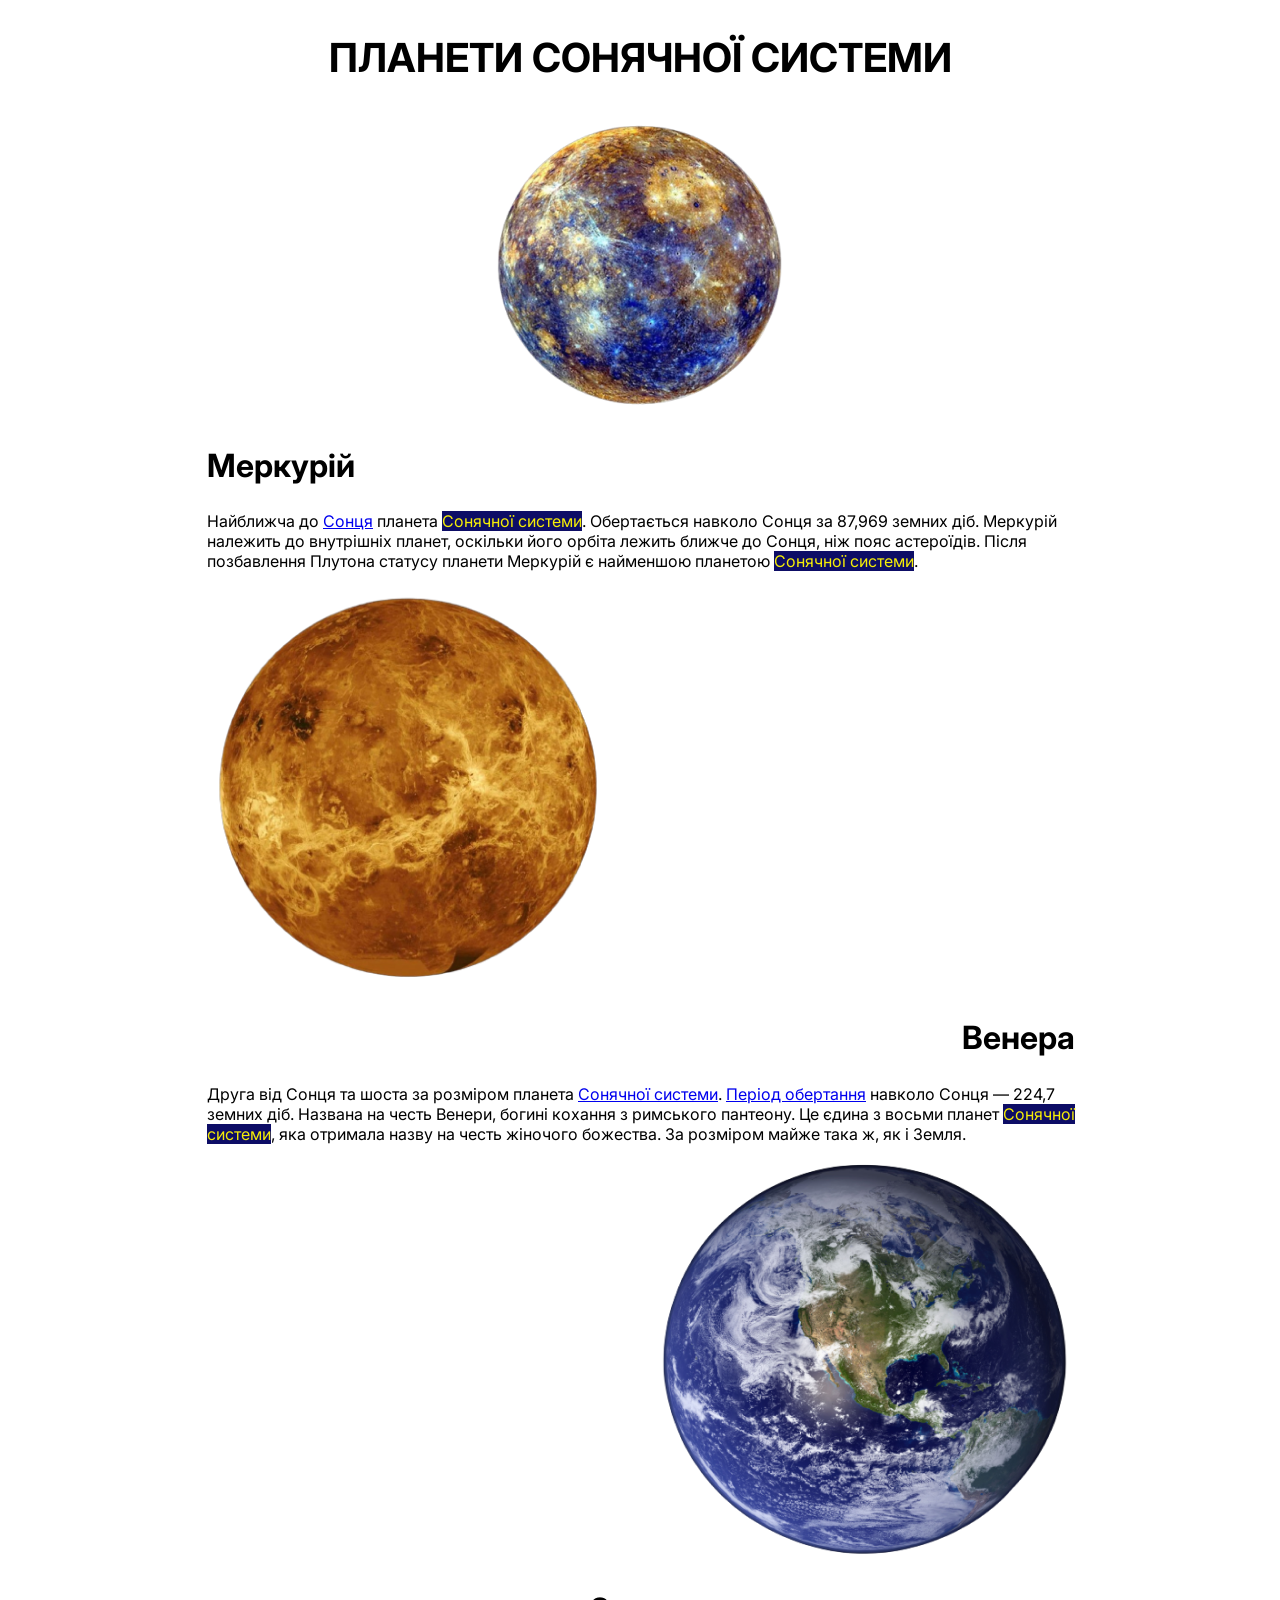
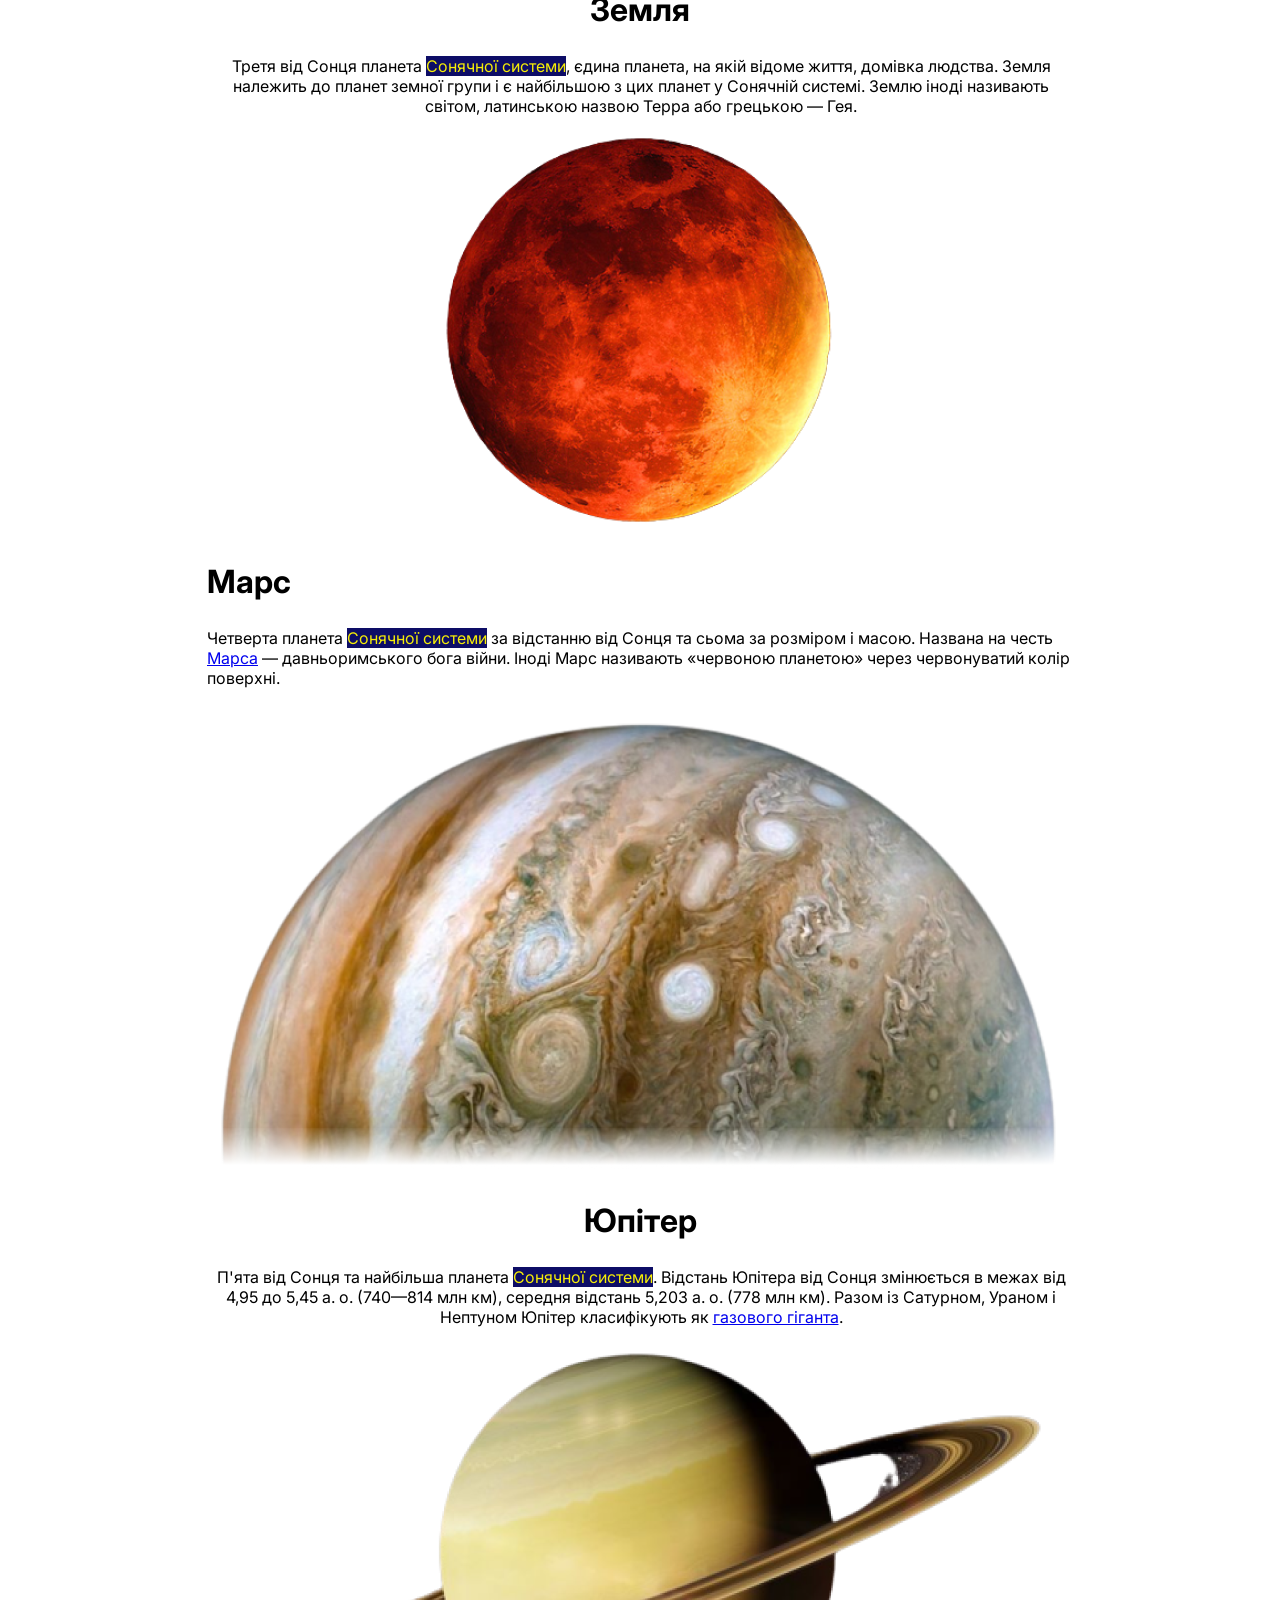
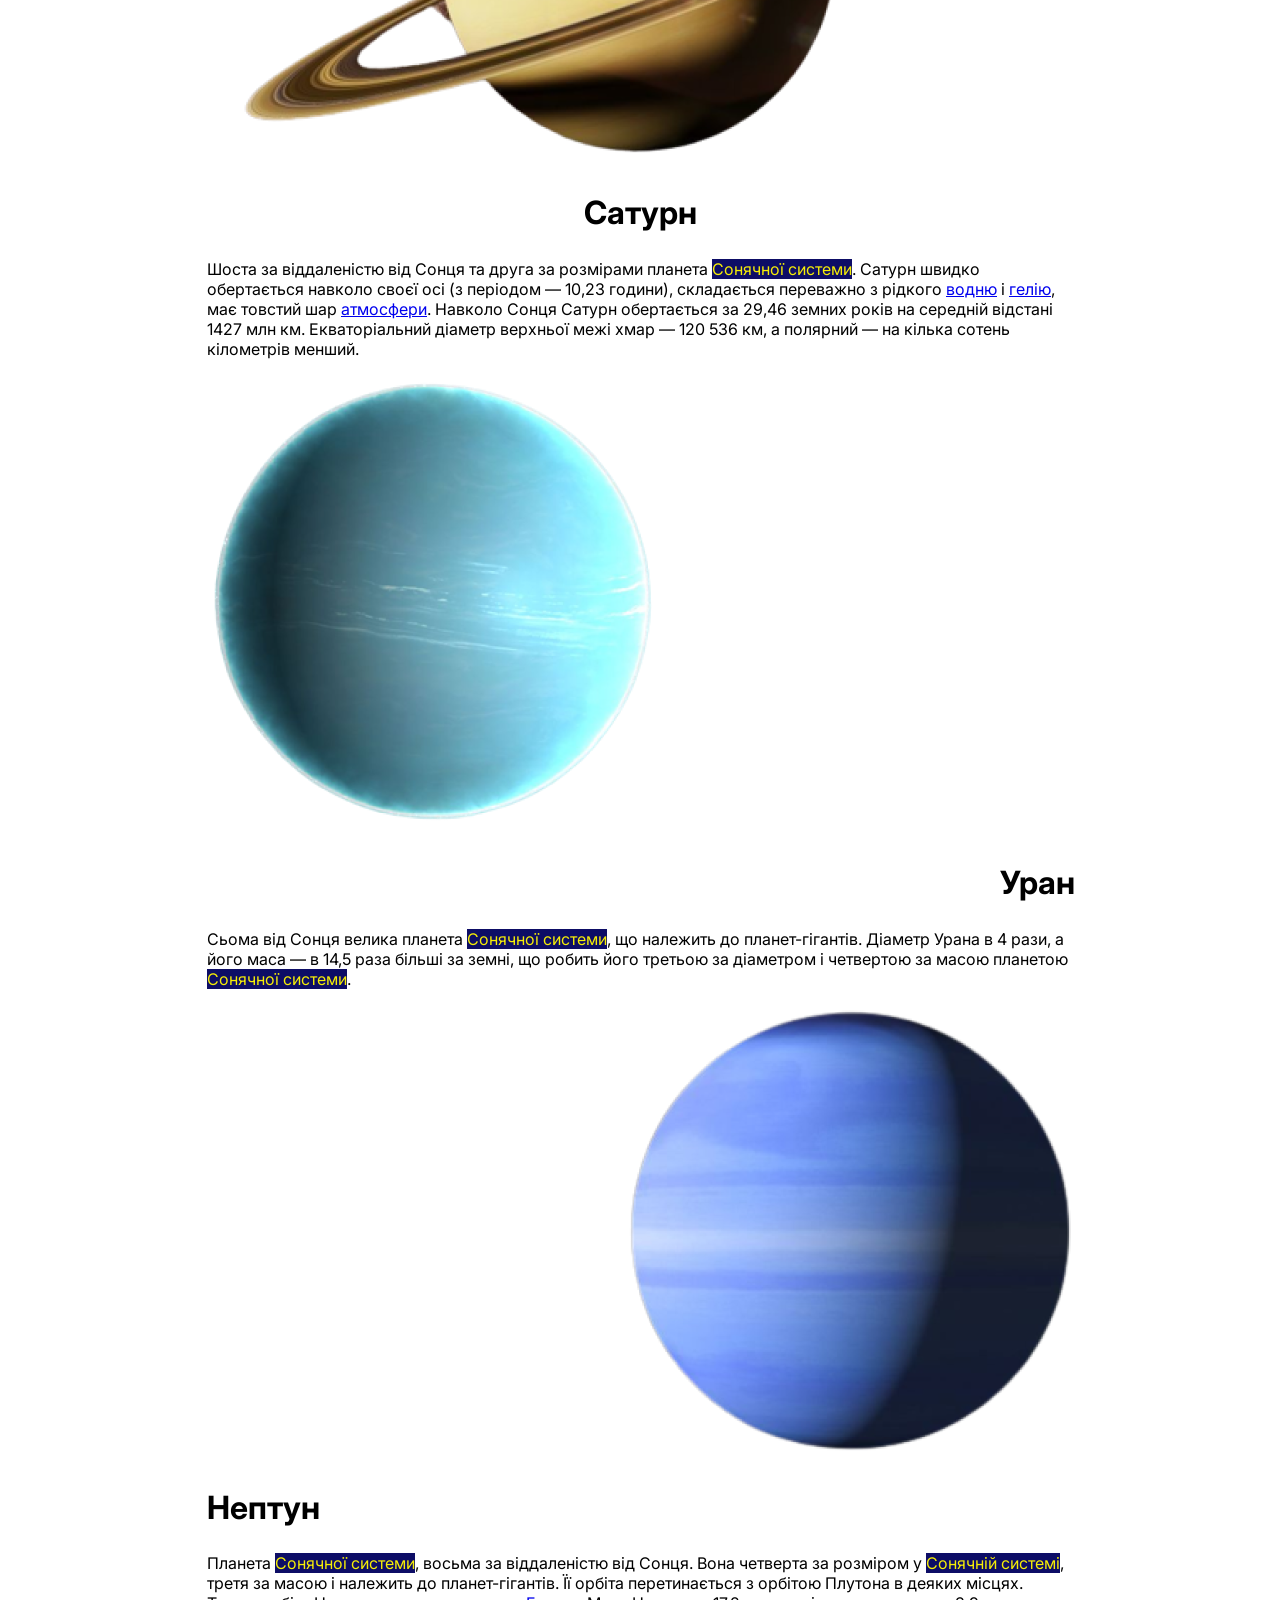
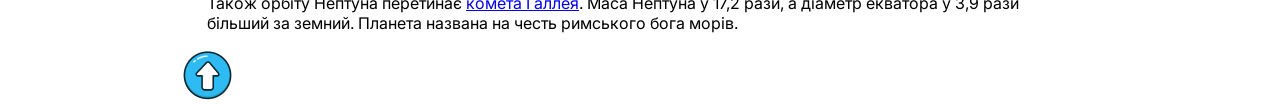
==== hw-04/index.html @ 4f101581 "initial commit" ====
<!DOCTYPE html>
<html lang="en">
  <head>
    <meta charset="UTF-8" />
    <meta name="viewport" content="width=device-width, initial-scale=1.0" />
    <link rel="icon" type="img/x-icon" href="img/favicon-32x32.png" />
    <title>Planets</title>
    <link rel="preconnect" href="https://fonts.googleapis.com" />
    <link rel="preconnect" href="https://fonts.gstatic.com" crossorigin />
    <link
      href="https://fonts.googleapis.com/css2?family=Inter:ital,opsz@0,14..32;1,14..32&display=swap"
      rel="stylesheet"
    />
    <link rel="stylesheet" href="css/style.css" />
  </head>
  <body>
    <div class="container">
      <article>
        <h1 id="top">ПЛАНЕТИ СОНЯЧНОЇ СИСТЕМИ</h1>
        <div class="planet center-image">
          <img src="img/mercury.png" alt="mercury-planet" />
        </div>
        <h2 class="text-left">Меркурій</h2>
        <p>
          Найближча до
          <a
            href="https://uk.wikipedia.org/wiki/%D0%A1%D0%BE%D0%BD%D1%86%D0%B5"
            class="sun"
            >Сонця</a
          >
          планета <span>Сонячної системи</span>. Обертається навколо Сонця за
          87,969 земних діб. Меркурій належить до внутрішніх планет, оскільки
          його орбіта лежить ближче до Сонця, ніж пояс астероїдів. Після
          позбавлення Плутона статусу планети Меркурій є найменшою планетою
          <span>Сонячної системи</span>.
        </p>
        <div class="planet left-image">
          <img src="img/venus.png" alt="venus-planet" />
        </div>
        <h2 class="text-right">Венера</h2>
        <p>
          Друга від Сонця та шоста за розміром планета
          <a
            href="https://uk.wikipedia.org/wiki/%D0%A1%D0%BE%D0%BD%D1%8F%D1%87%D0%BD%D0%B0_%D1%81%D0%B8%D1%81%D1%82%D0%B5%D0%BC%D0%B0"
            >Сонячної системи</a
          >.
          <a
            href="https://uk.wikipedia.org/wiki/%D0%9F%D0%B5%D1%80%D1%96%D0%BE%D0%B4_%D0%BE%D0%B1%D0%B5%D1%80%D1%82%D0%B0%D0%BD%D0%BD%D1%8F#:~:text=%D0%9F%D0%B5%D1%80%D1%96%D0%BE%D0%B4%20%D0%BE%D0%B1%D0%B5%D1%80%D1%82%D0%B0%D0%BD%D0%BD%D1%8F%20%E2%80%94%20%D0%BF%D1%80%D0%BE%D0%BC%D1%96%D0%B6%D0%BE%D0%BA%20%D1%87%D0%B0%D1%81%D1%83%2C%20%D1%87%D0%B5%D1%80%D0%B5%D0%B7,%D0%BF%D0%BE%D0%B2%D0%B5%D1%80%D1%82%D0%B0%D1%94%D1%82%D1%8C%D1%81%D1%8F%20%D0%B4%D0%BE%20%D1%81%D0%B2%D0%BE%D0%B3%D0%BE%20%D0%BF%D0%BE%D1%87%D0%B0%D1%82%D0%BA%D0%BE%D0%B2%D0%BE%D0%B3%D0%BE%20%D0%BF%D0%BE%D0%BB%D0%BE%D0%B6%D0%B5%D0%BD%D0%BD%D1%8F."
            >Період обертання</a
          >
          навколо Сонця — 224,7 земних діб. Названа на честь Венери, богині
          кохання з римського пантеону. Це єдина з восьми планет
          <span>Сонячної системи</span>, яка отримала назву на честь жіночого
          божества. За розміром майже така ж, як і Земля.
        </p>
        <div id="earth" class="planet right-image">
          <img src="img/earth.png" alt="earth-planet" />
        </div>
        <h2 class="text-center">Земля</h2>
        <p class="p-center">
          Третя від Сонця планета <span>Сонячної системи</span>, єдина планета,
          на якій відоме життя, домівка людства. Земля належить до планет земної
          групи і є найбільшою з цих планет у Сонячній системі. Землю іноді
          називають світом, латинською назвою Терра або грецькою — Гея.
        </p>
        <div class="planet center-image">
          <img src="img/mars.png" alt="mars-planet" />
        </div>
        <h2 class="text-left">Марс</h2>
        <p>
          Четверта планета <span>Сонячної системи</span> за відстанню від Сонця
          та сьома за розміром і масою. Названа на честь
          <a
            href="https://rue.wikipedia.org/wiki/%D0%9C%D0%B0%D1%80%D1%81_(%D0%BF%D0%BB%D0%B0%D0%BD%D0%B5%D1%82%D0%B0)"
            >Марса</a
          >
          — давньоримського бога війни. Іноді Марс називають «червоною планетою»
          через червонуватий колір поверхні.
        </p>
        <div class="planet center-image">
          <img src="img/jupiter.png" alt="jupiter-planet" />
        </div>
        <h2 class="text-center">Юпітер</h2>
        <p class="p-center">
          П'ята від Сонця та найбільша планета <span>Сонячної системи</span>.
          Відстань Юпітера від Сонця змінюється в межах від 4,95 до 5,45 а. о.
          (740—814 млн км), середня відстань 5,203 а. о. (778 млн км). Разом із
          Сатурном, Ураном і Нептуном Юпітер класифікують як
          <a
            href="https://uk.wikipedia.org/wiki/%D0%93%D0%B0%D0%B7%D0%BE%D0%B2%D1%96_%D0%B3%D1%96%D0%B3%D0%B0%D0%BD%D1%82%D0%B8"
            >газового гіганта</a
          >.
        </p>
        <div class="planet center-image">
          <img src="img/saturn.png" alt="saturn-planet" />
        </div>
        <h2 class="text-center">Сатурн</h2>
        <p>
          Шоста за віддаленістю від Сонця та друга за розмірами планета
          <span>Сонячної системи</span>. Сатурн швидко обертається навколо своєї
          осі (з періодом — 10,23 години), складається переважно з рідкого
          <a
            href="https://uk.wikipedia.org/wiki/%D0%92%D0%BE%D0%B4%D0%B5%D0%BD%D1%8C"
            >водню</a
          >
          і
          <a href="https://uk.wikipedia.org/wiki/%D0%93%D0%B5%D0%BB%D1%96%D0%B9"
            >гелію</a
          >, має товстий шар
          <a
            href="https://ru.wikipedia.org/wiki/%D0%90%D1%82%D0%BC%D0%BE%D1%81%D1%84%D0%B5%D1%80%D0%B0"
            >атмосфери</a
          >. Навколо Сонця Сатурн обертається за 29,46 земних років на середній
          відстані 1427 млн км. Екваторіальний діаметр верхньої межі хмар — 120
          536 км, а полярний — на кілька сотень кілометрів менший.
        </p>
        <div class="planet left-image">
          <img src="img/uranus.png" alt="uranus-planet" />
        </div>
        <h2 class="text-right">Уран</h2>
        <p>
          Сьома від Сонця велика планета <span>Сонячної системи</span>, що
          належить до планет-гігантів. Діаметр Урана в 4 рази, а його маса — в
          14,5 раза більші за земні, що робить його третьою за діаметром і
          четвертою за масою планетою <span>Сонячної системи</span>.
        </p>
        <div class="planet right-image">
          <img src="img/neptune.png" alt="neptune-planet" />
        </div>
        <h2 class="text-left">Нептун</h2>
        <p>
          Планета <span>Сонячної системи</span>, восьма за віддаленістю від
          Сонця. Вона четверта за розміром у <span>Сонячній системі</span>,
          третя за масою і належить до планет-гігантів. Її орбіта перетинається
          з орбітою Плутона в деяких місцях. Також орбіту Нептуна перетинає
          <a
            href="https://ru.wikipedia.org/wiki/%D0%9A%D0%BE%D0%BC%D0%B5%D1%82%D0%B0_%D0%93%D0%B0%D0%BB%D0%BB%D0%B5%D1%8F"
            >комета Галлея</a
          >. Маса Нептуна у 17,2 рази, а діаметр екватора у 3,9 рази більший за
          земний. Планета названа на честь римського бога морів.
        </p>
        <a href="#top" class="target-link"
          ><img
            class="btn-top"
            src="img/button-arrow-up-icon.png"
            alt="button-arrow-up"
        /></a>
      </article>
    </div>
  </body>
</html>
---- hw-04/css/style.css ----
body {
  margin: 0;
  padding: 0;
  font-family: "Inter", sans-serif;
  font-weight: 400;
  font-style: normal;
}
* {
  box-sizing: border-box;
}
.container {
  width: 916px;
  margin: 0 auto;
}
h1 {
  font-size: 40px;
  text-align: center;
}
.planet {
  width: fit-content;
}
.planet.center-image {
  margin: 0 auto;
}
.planet.right-image {
  margin-left: 439px;
}
#earth {
  margin-left: 473px;
}
.planet.left-image {
  margin-left: 25px;
}
h2 {
  font-size: 32px;
}
p {
  font-size: 16px;
  margin-left: 25px;
  margin-right: 23px;
}
.text-right {
  text-align: right;
  margin-right: 23px;
}
.text-center {
  text-align: center;
}
.text-left {
  margin-left: 25px;
}
.p-center {
  text-align: center;
}
a.target-link .bnt-top {
  display: inline-block;
  margin-left: auto;
  margin-right: auto;
}
span {
  color: rgb(246, 238, 6);
  background-color: #0d0d66;
}
span:hover {
  color: #fff;
  background-color: #000;
}
a {
  display: inline-block;
  width: fit-content;
  transition: transform 0.2s;
}
a:visited {
  color: rgb(0 160 98);
}
a:hover {
  background-color: rgb(218 210 242 / 72%);
  color: rgb(255 4 4);
  transform: scale(1.5);
}
.sun:hover {
  background-color: rgb(0 0 0 / 72%);
  color: #d3f10c;
  transform: scale(1.5);
}
a.target-link:hover {
  transform: scale(1.5);
  background-color: transparent;
}
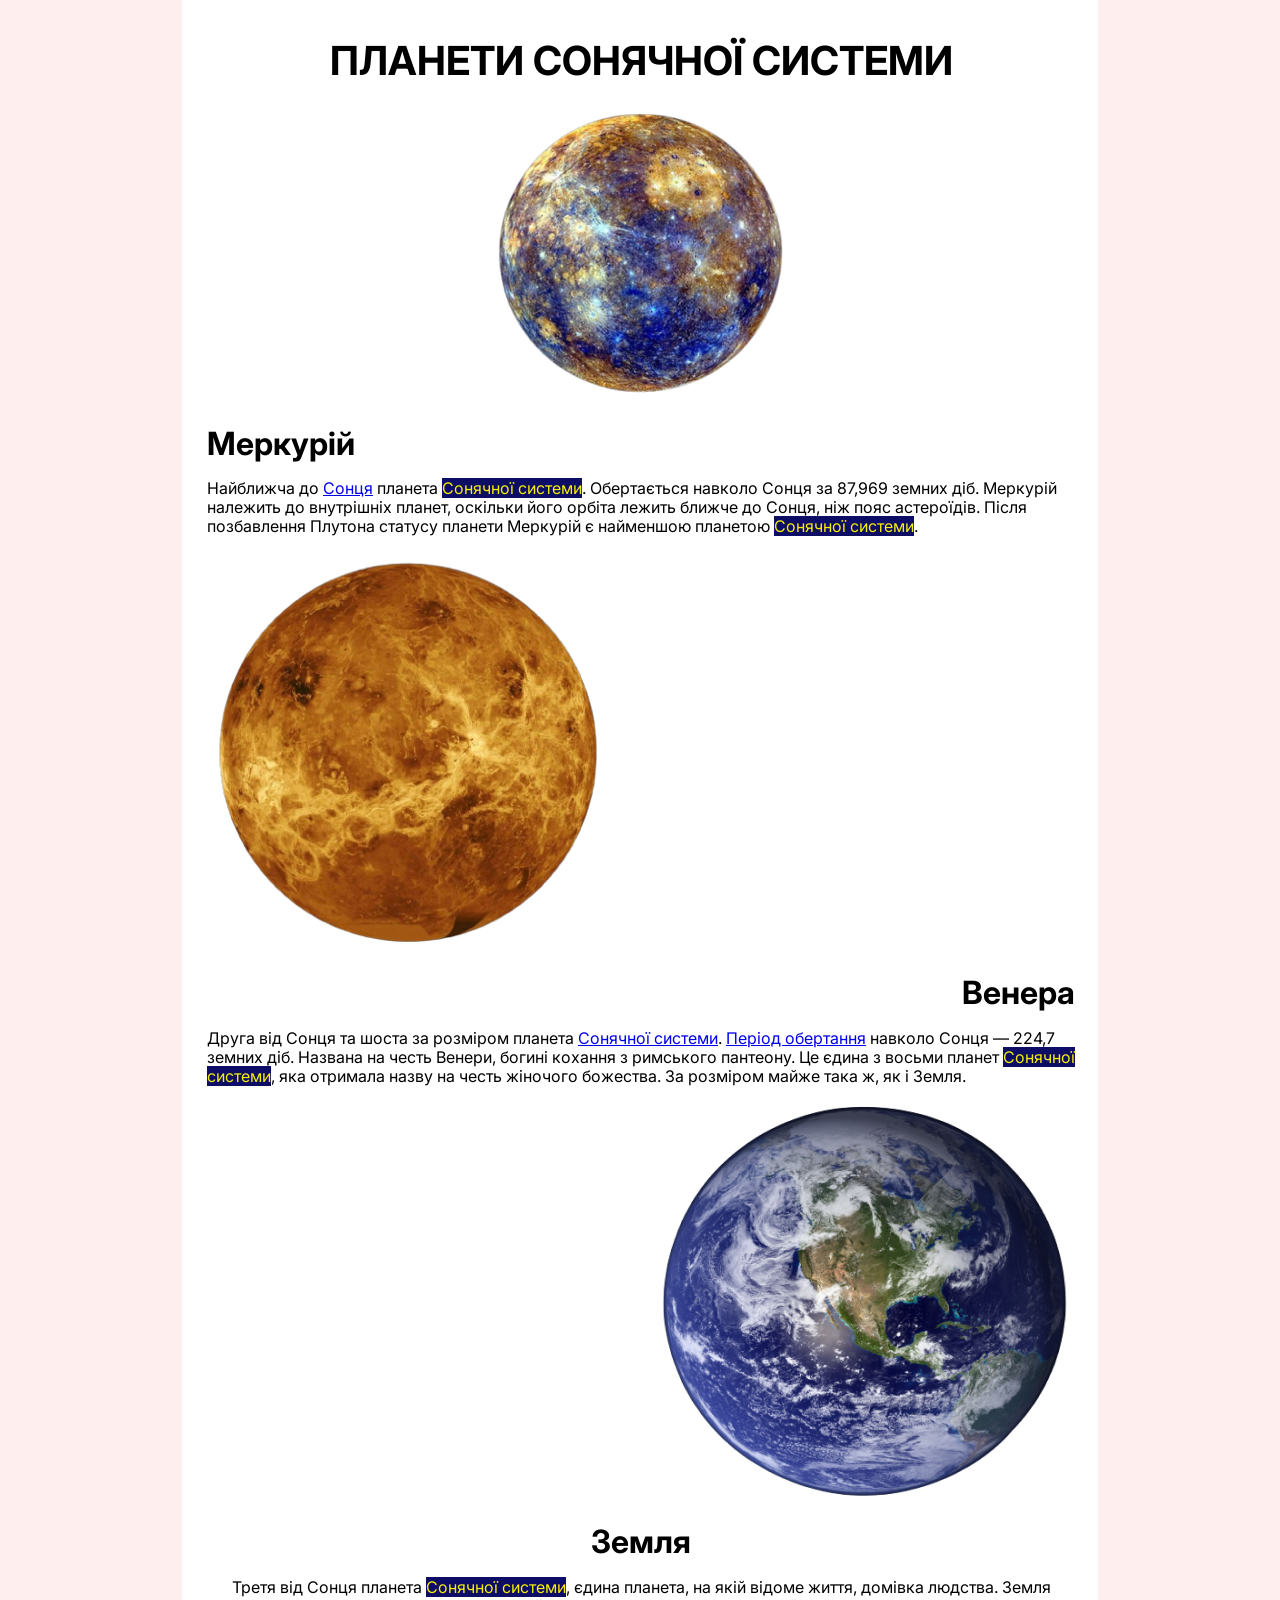
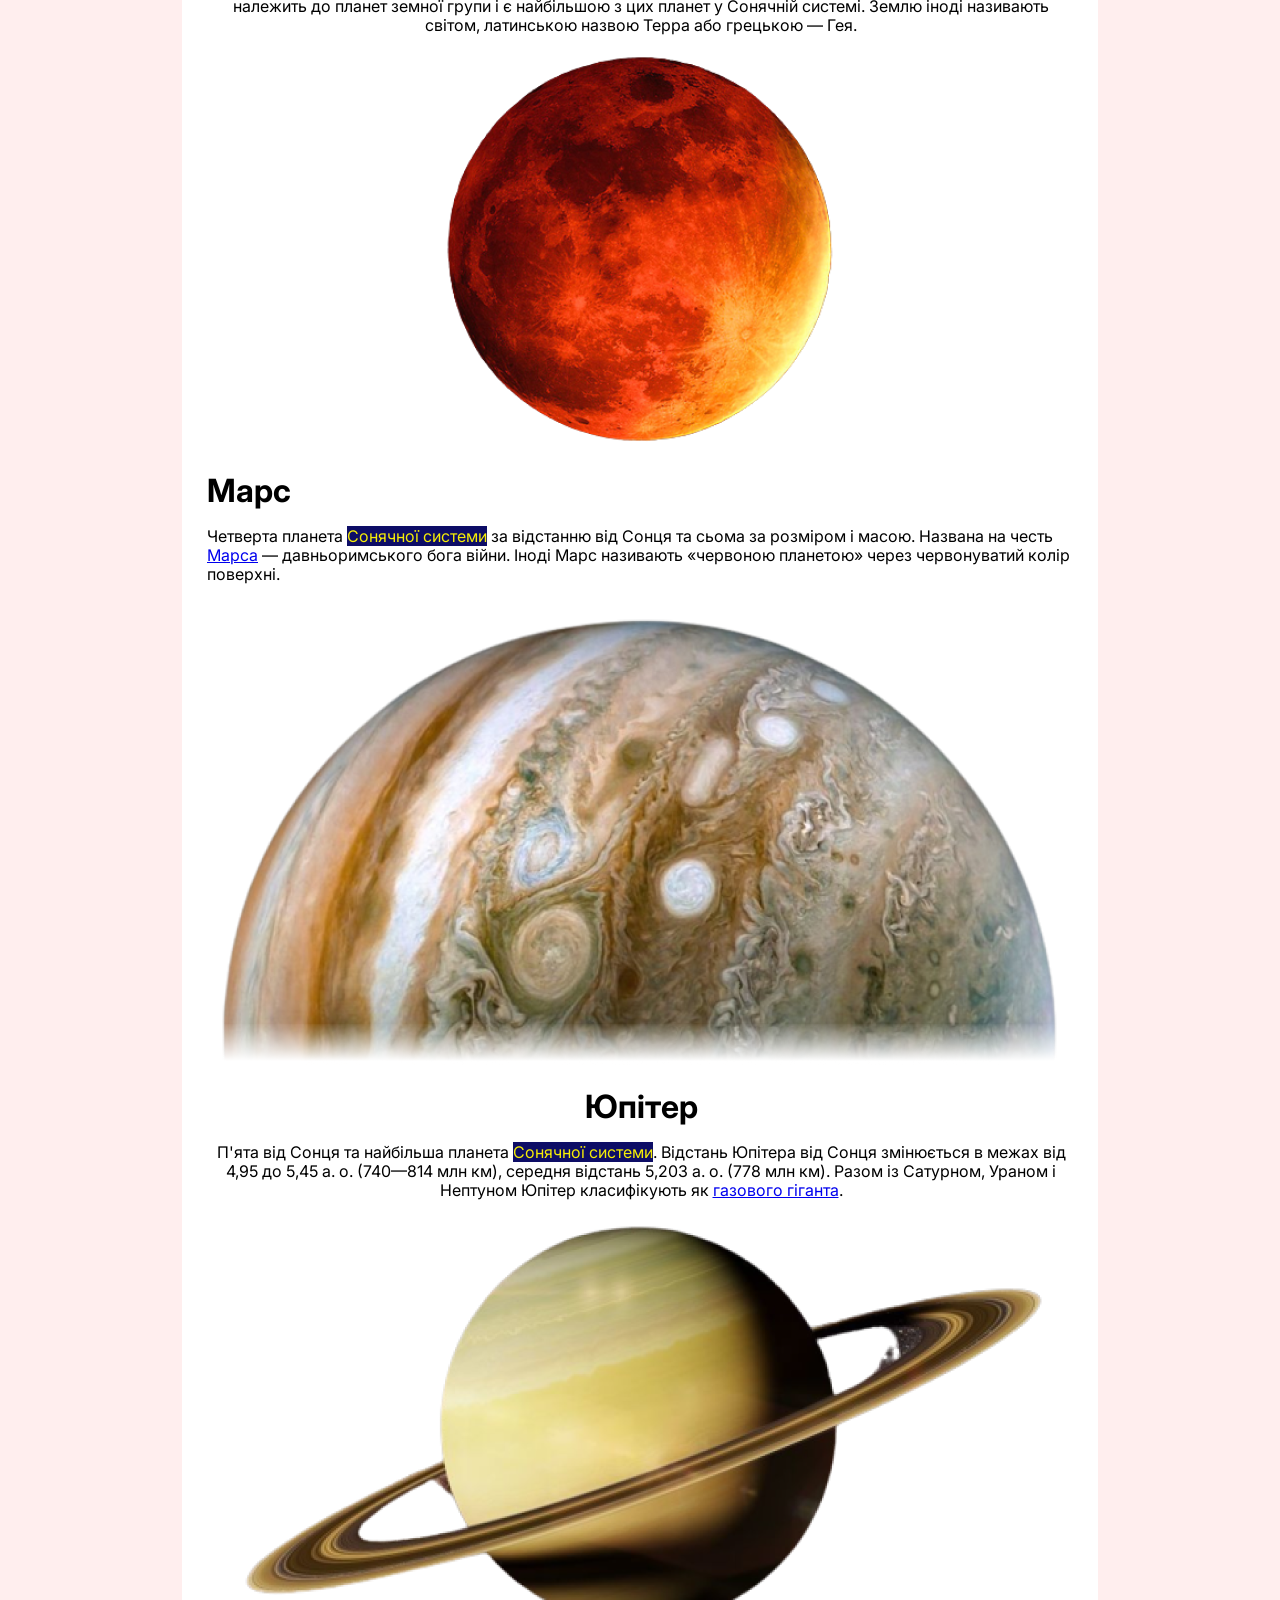
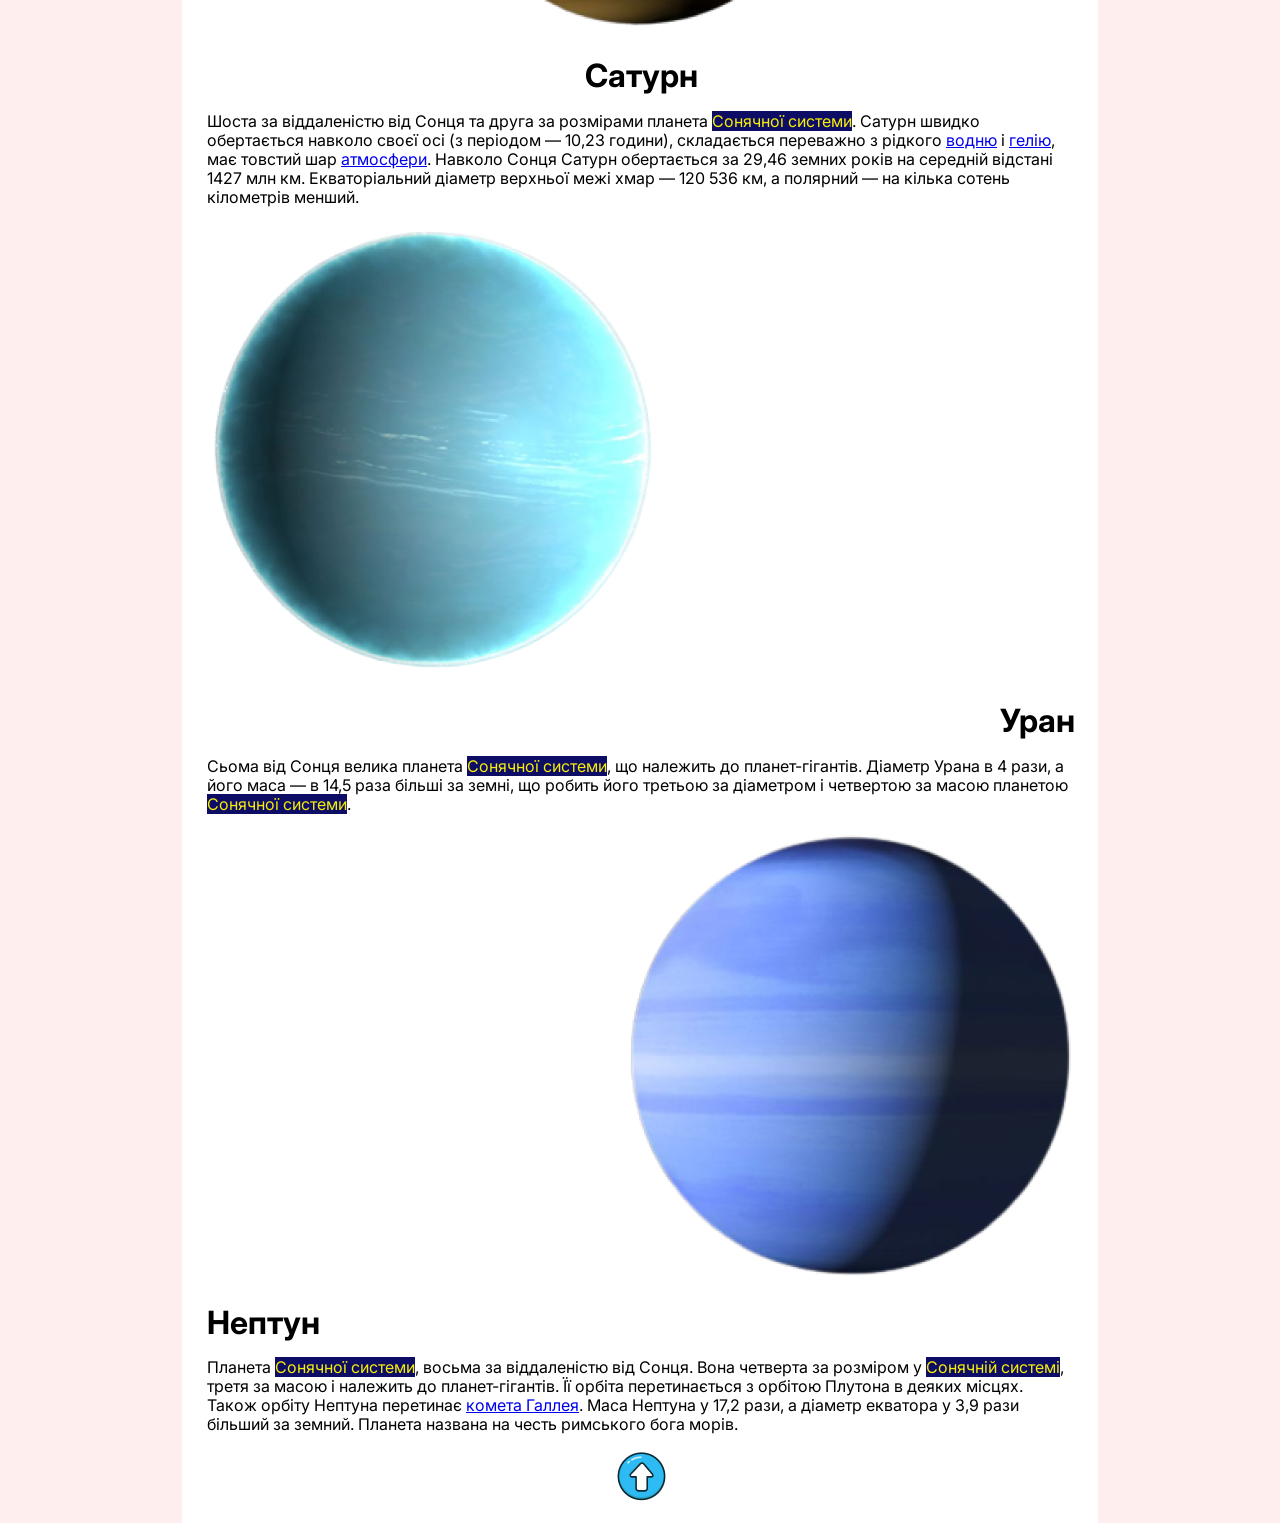
==== commit c2eaf5f4: "updated" ====
--- a/hw-04/index.html
+++ b/hw-04/index.html
@@ -25,7 +25,8 @@
           Найближча до
           <a
             href="https://uk.wikipedia.org/wiki/%D0%A1%D0%BE%D0%BD%D1%86%D0%B5"
-            class="sun"
+            id="sun"
+            target="_blank"
             >Сонця</a
           >
           планета <span>Сонячної системи</span>. Обертається навколо Сонця за
@@ -42,10 +43,12 @@
           Друга від Сонця та шоста за розміром планета
           <a
             href="https://uk.wikipedia.org/wiki/%D0%A1%D0%BE%D0%BD%D1%8F%D1%87%D0%BD%D0%B0_%D1%81%D0%B8%D1%81%D1%82%D0%B5%D0%BC%D0%B0"
+            target="_blank"
             >Сонячної системи</a
           >.
           <a
             href="https://uk.wikipedia.org/wiki/%D0%9F%D0%B5%D1%80%D1%96%D0%BE%D0%B4_%D0%BE%D0%B1%D0%B5%D1%80%D1%82%D0%B0%D0%BD%D0%BD%D1%8F#:~:text=%D0%9F%D0%B5%D1%80%D1%96%D0%BE%D0%B4%20%D0%BE%D0%B1%D0%B5%D1%80%D1%82%D0%B0%D0%BD%D0%BD%D1%8F%20%E2%80%94%20%D0%BF%D1%80%D0%BE%D0%BC%D1%96%D0%B6%D0%BE%D0%BA%20%D1%87%D0%B0%D1%81%D1%83%2C%20%D1%87%D0%B5%D1%80%D0%B5%D0%B7,%D0%BF%D0%BE%D0%B2%D0%B5%D1%80%D1%82%D0%B0%D1%94%D1%82%D1%8C%D1%81%D1%8F%20%D0%B4%D0%BE%20%D1%81%D0%B2%D0%BE%D0%B3%D0%BE%20%D0%BF%D0%BE%D1%87%D0%B0%D1%82%D0%BA%D0%BE%D0%B2%D0%BE%D0%B3%D0%BE%20%D0%BF%D0%BE%D0%BB%D0%BE%D0%B6%D0%B5%D0%BD%D0%BD%D1%8F."
+            target="_blank"
             >Період обертання</a
           >
           навколо Сонця — 224,7 земних діб. Названа на честь Венери, богині
@@ -53,7 +56,7 @@
           <span>Сонячної системи</span>, яка отримала назву на честь жіночого
           божества. За розміром майже така ж, як і Земля.
         </p>
-        <div id="earth" class="planet right-image">
+        <div class="planet right-image">
           <img src="img/earth.png" alt="earth-planet" />
         </div>
         <h2 class="text-center">Земля</h2>
@@ -72,6 +75,7 @@
           та сьома за розміром і масою. Названа на честь
           <a
             href="https://rue.wikipedia.org/wiki/%D0%9C%D0%B0%D1%80%D1%81_(%D0%BF%D0%BB%D0%B0%D0%BD%D0%B5%D1%82%D0%B0)"
+            target="_blank"
             >Марса</a
           >
           — давньоримського бога війни. Іноді Марс називають «червоною планетою»
@@ -88,6 +92,7 @@
           Сатурном, Ураном і Нептуном Юпітер класифікують як
           <a
             href="https://uk.wikipedia.org/wiki/%D0%93%D0%B0%D0%B7%D0%BE%D0%B2%D1%96_%D0%B3%D1%96%D0%B3%D0%B0%D0%BD%D1%82%D0%B8"
+            target="_blank"
             >газового гіганта</a
           >.
         </p>
@@ -101,14 +106,18 @@
           осі (з періодом — 10,23 години), складається переважно з рідкого
           <a
             href="https://uk.wikipedia.org/wiki/%D0%92%D0%BE%D0%B4%D0%B5%D0%BD%D1%8C"
+            target="_blank"
             >водню</a
           >
           і
-          <a href="https://uk.wikipedia.org/wiki/%D0%93%D0%B5%D0%BB%D1%96%D0%B9"
+          <a
+            href="https://uk.wikipedia.org/wiki/%D0%93%D0%B5%D0%BB%D1%96%D0%B9"
+            target="_blank"
             >гелію</a
           >, має товстий шар
           <a
             href="https://ru.wikipedia.org/wiki/%D0%90%D1%82%D0%BC%D0%BE%D1%81%D1%84%D0%B5%D1%80%D0%B0"
+            target="_blank"
             >атмосфери</a
           >. Навколо Сонця Сатурн обертається за 29,46 земних років на середній
           відстані 1427 млн км. Екваторіальний діаметр верхньої межі хмар — 120
@@ -135,15 +144,13 @@
           з орбітою Плутона в деяких місцях. Також орбіту Нептуна перетинає
           <a
             href="https://ru.wikipedia.org/wiki/%D0%9A%D0%BE%D0%BC%D0%B5%D1%82%D0%B0_%D0%93%D0%B0%D0%BB%D0%BB%D0%B5%D1%8F"
+            target="_blank"
             >комета Галлея</a
           >. Маса Нептуна у 17,2 рази, а діаметр екватора у 3,9 рази більший за
           земний. Планета названа на честь римського бога морів.
         </p>
         <a href="#top" class="target-link"
-          ><img
-            class="btn-top"
-            src="img/button-arrow-up-icon.png"
-            alt="button-arrow-up"
+          ><img src="img/button-arrow-up-icon.png" alt="button-arrow-up"
         /></a>
       </article>
     </div>
--- a/hw-04/css/style.css
+++ b/hw-04/css/style.css
@@ -4,6 +4,9 @@
   font-family: "Inter", sans-serif;
   font-weight: 400;
   font-style: normal;
+  font-size: 16px;
+  line-height: 19px;
+  background-color: #ffeeee;
 }
 * {
   box-sizing: border-box;
@@ -11,51 +14,33 @@
 .container {
   width: 916px;
   margin: 0 auto;
+  padding: 18px 23px 18px 25px;
+  background-color: rgb(255, 255, 255);
 }
 h1 {
   font-size: 40px;
   text-align: center;
 }
 .planet {
-  width: fit-content;
+  width: 868px;
+  display: inline-flex;
+  flex-direction: row;
 }
 .planet.center-image {
-  margin: 0 auto;
+  justify-content: center;
 }
 .planet.right-image {
-  margin-left: 439px;
-}
-#earth {
-  margin-left: 473px;
-}
-.planet.left-image {
-  margin-left: 25px;
+  justify-content: flex-end;
 }
 h2 {
   font-size: 32px;
 }
-p {
-  font-size: 16px;
-  margin-left: 25px;
-  margin-right: 23px;
-}
 .text-right {
   text-align: right;
-  margin-right: 23px;
 }
-.text-center {
-  text-align: center;
-}
-.text-left {
-  margin-left: 25px;
-}
+.text-center,
 .p-center {
   text-align: center;
-}
-a.target-link .bnt-top {
-  display: inline-block;
-  margin-left: auto;
-  margin-right: auto;
 }
 span {
   color: rgb(246, 238, 6);
@@ -64,6 +49,15 @@
 span:hover {
   color: #fff;
   background-color: #000;
+}
+a.target-link {
+  display: block;
+  width: fit-content;
+  margin: 10px auto 0px;
+}
+a.target-link:hover {
+  transform: scale(1.5);
+  background-color: transparent;
 }
 a {
   display: inline-block;
@@ -78,12 +72,8 @@
   color: rgb(255 4 4);
   transform: scale(1.5);
 }
-.sun:hover {
+#sun:hover {
   background-color: rgb(0 0 0 / 72%);
   color: #d3f10c;
   transform: scale(1.5);
 }
-a.target-link:hover {
-  transform: scale(1.5);
-  background-color: transparent;
-}
